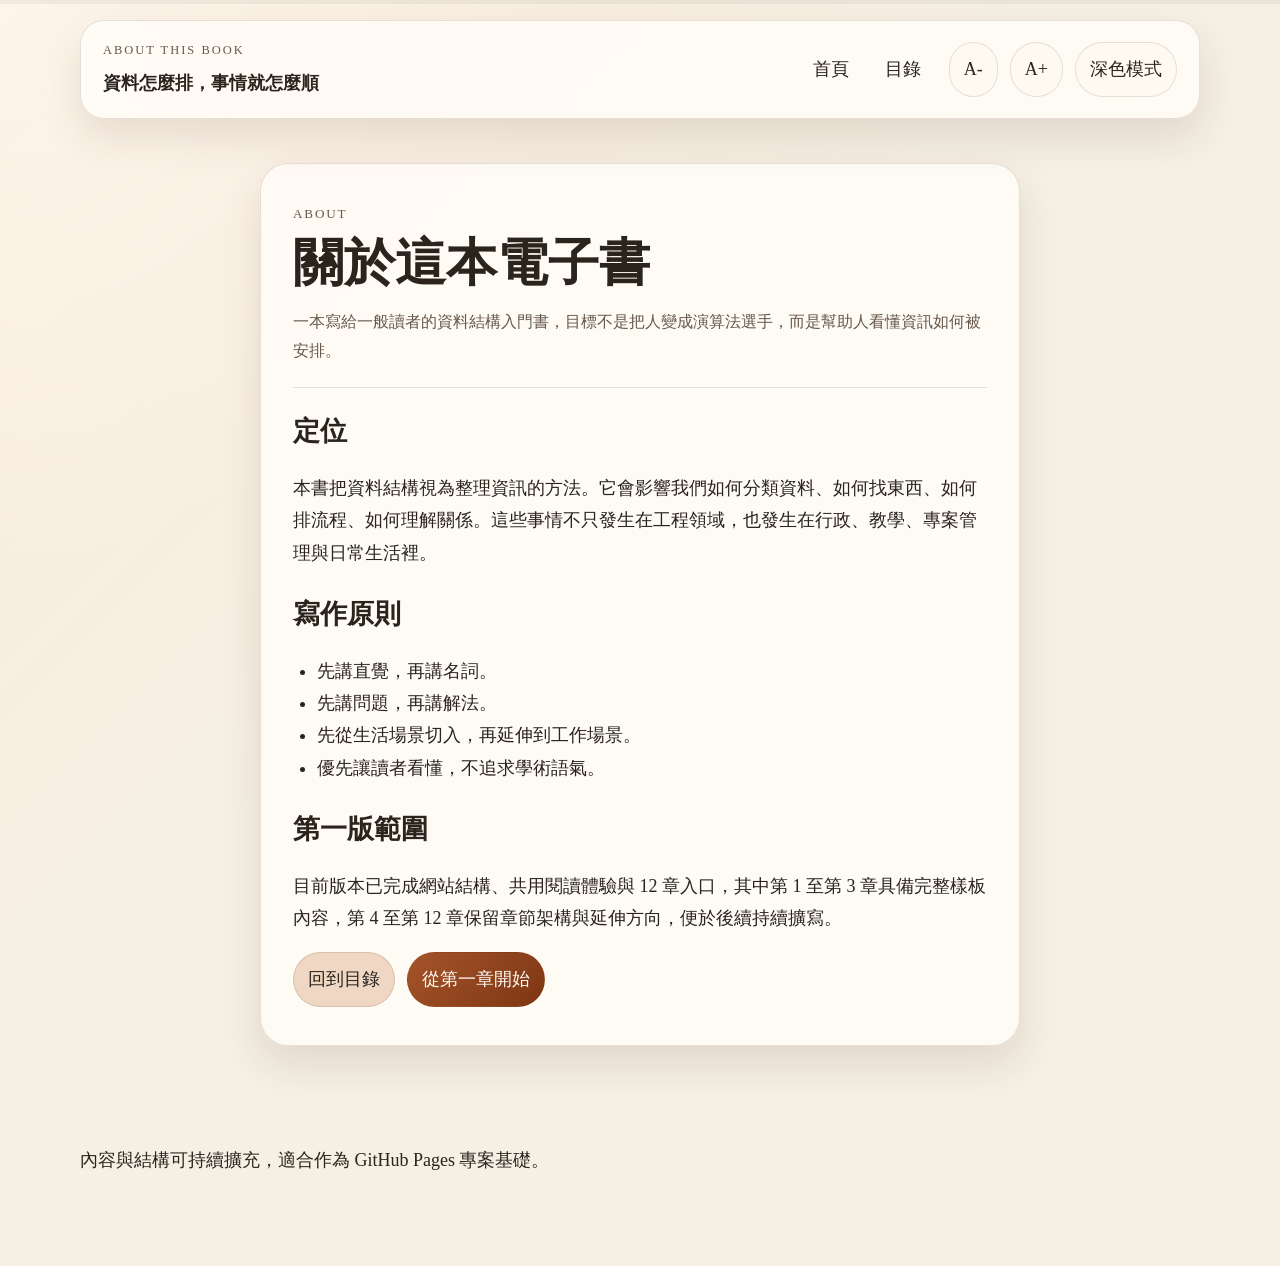
==== about.html @ 56c1e03b "Initial book draft" ====
<!DOCTYPE html>
<html lang="zh-Hant">
<head>
  <meta charset="UTF-8">
  <meta name="viewport" content="width=device-width, initial-scale=1.0">
  <title>關於本書 | 資料怎麼排，事情就怎麼順</title>
  <link rel="stylesheet" href="style.css">
</head>
<body data-page="about">
  <div class="progress-bar" aria-hidden="true">
    <span id="reading-progress"></span>
  </div>
  <header class="site-header">
    <div class="brand-block">
      <p class="eyebrow">About This Book</p>
      <a class="brand" href="index.html">資料怎麼排，事情就怎麼順</a>
    </div>
    <nav class="top-nav" aria-label="主要導覽">
      <a href="index.html">首頁</a>
      <a href="toc.html">目錄</a>
    </nav>
    <div class="reader-controls" aria-label="閱讀設定">
      <button type="button" data-action="font-down">A-</button>
      <button type="button" data-action="font-up">A+</button>
      <button type="button" data-action="toggle-theme">深色模式</button>
    </div>
  </header>

  <main class="page-shell">
    <article class="chapter-article">
      <header class="chapter-header">
        <p class="chapter-tag">About</p>
        <h1>關於這本電子書</h1>
        <p class="chapter-summary">一本寫給一般讀者的資料結構入門書，目標不是把人變成演算法選手，而是幫助人看懂資訊如何被安排。</p>
      </header>

      <section>
        <h2>定位</h2>
        <p>本書把資料結構視為整理資訊的方法。它會影響我們如何分類資料、如何找東西、如何排流程、如何理解關係。這些事情不只發生在工程領域，也發生在行政、教學、專案管理與日常生活裡。</p>
      </section>

      <section>
        <h2>寫作原則</h2>
        <ul>
          <li>先講直覺，再講名詞。</li>
          <li>先講問題，再講解法。</li>
          <li>先從生活場景切入，再延伸到工作場景。</li>
          <li>優先讓讀者看懂，不追求學術語氣。</li>
        </ul>
      </section>

      <section>
        <h2>第一版範圍</h2>
        <p>目前版本已完成網站結構、共用閱讀體驗與 12 章入口，其中第 1 至第 3 章具備完整樣板內容，第 4 至第 12 章保留章節架構與延伸方向，便於後續持續擴寫。</p>
      </section>

      <nav class="chapter-nav" aria-label="章節導覽">
        <a class="button secondary" href="toc.html">回到目錄</a>
        <a class="button primary" href="chapters/ch01.html">從第一章開始</a>
      </nav>
    </article>
  </main>

  <footer class="site-footer">
    <p>內容與結構可持續擴充，適合作為 GitHub Pages 專案基礎。</p>
  </footer>

  <button id="back-to-top" class="back-to-top" type="button" aria-label="回到頁面頂端">↑</button>
  <script src="script.js"></script>
</body>
</html>
---- style.css ----
:root {
  --bg: #f5efe4;
  --surface: rgba(255, 252, 246, 0.88);
  --surface-strong: #fffaf1;
  --text: #2a241d;
  --muted: #66594b;
  --line: rgba(77, 56, 37, 0.14);
  --accent: #a5542a;
  --accent-strong: #7d3612;
  --accent-soft: #f0d7c3;
  --shadow: 0 18px 40px rgba(79, 47, 23, 0.12);
  --content-width: 760px;
  --base-font-size: 18px;
}

body[data-theme="dark"] {
  --bg: #1b1a18;
  --surface: rgba(37, 35, 31, 0.9);
  --surface-strong: #2b2824;
  --text: #f3ece1;
  --muted: #c2b4a3;
  --line: rgba(255, 243, 227, 0.12);
  --accent: #f2a46f;
  --accent-strong: #ffbf94;
  --accent-soft: rgba(242, 164, 111, 0.16);
  --shadow: 0 20px 44px rgba(0, 0, 0, 0.34);
}

* {
  box-sizing: border-box;
}

html {
  scroll-behavior: smooth;
}

body {
  margin: 0;
  font-family: "Noto Serif TC", "PMingLiU", serif;
  font-size: var(--base-font-size);
  line-height: 1.8;
  color: var(--text);
  background:
    radial-gradient(circle at top left, rgba(255, 255, 255, 0.45), transparent 32%),
    linear-gradient(135deg, rgba(255, 236, 214, 0.7), transparent 42%),
    var(--bg);
}

a {
  color: inherit;
}

p,
li {
  color: var(--text);
}

.progress-bar {
  position: fixed;
  inset: 0 0 auto;
  z-index: 20;
  height: 4px;
  background: rgba(0, 0, 0, 0.05);
}

.progress-bar span {
  display: block;
  height: 100%;
  width: 0;
  background: linear-gradient(90deg, var(--accent), var(--accent-strong));
}

.site-header,
.site-footer,
main {
  width: min(1120px, calc(100% - 32px));
  margin: 0 auto;
}

.site-header {
  position: sticky;
  top: 4px;
  z-index: 10;
  margin-top: 20px;
  display: grid;
  grid-template-columns: 1.5fr auto auto;
  gap: 16px;
  align-items: center;
  padding: 18px 22px;
  border: 1px solid var(--line);
  border-radius: 24px;
  background: var(--surface);
  backdrop-filter: blur(16px);
  box-shadow: var(--shadow);
}

.brand-block {
  min-width: 0;
}

.eyebrow {
  margin: 0 0 6px;
  color: var(--muted);
  font-size: 0.78rem;
  letter-spacing: 0.16em;
  text-transform: uppercase;
}

.brand {
  text-decoration: none;
  font-size: 1.1rem;
  font-weight: 700;
}

.top-nav,
.reader-controls,
.cta-row,
.chapter-nav {
  display: flex;
  flex-wrap: wrap;
  gap: 12px;
}

.top-nav a,
.button,
.reader-controls button,
.preview-card a {
  text-decoration: none;
  border-radius: 999px;
  transition: transform 0.2s ease, background-color 0.2s ease, color 0.2s ease;
}

.top-nav a {
  padding: 8px 12px;
}

.top-nav a:hover,
.button:hover,
.reader-controls button:hover,
.preview-card a:hover {
  transform: translateY(-1px);
}

.reader-controls button,
.button {
  border: 1px solid var(--line);
  padding: 10px 14px;
  font: inherit;
  color: var(--text);
  background: var(--surface-strong);
  cursor: pointer;
}

.button.primary {
  border-color: transparent;
  color: #fff9f4;
  background: linear-gradient(135deg, var(--accent), var(--accent-strong));
}

.button.secondary,
.preview-card a {
  background: var(--accent-soft);
}

main {
  padding: 44px 0 80px;
}

.hero {
  display: grid;
  grid-template-columns: 1.6fr 1fr;
  gap: 24px;
  align-items: stretch;
}

.hero-copy,
.hero-panel,
.card,
.preview-card,
.chapter-article,
.reading-note {
  border: 1px solid var(--line);
  border-radius: 28px;
  background: var(--surface);
  box-shadow: var(--shadow);
}

.hero-copy {
  padding: 40px;
}

.hero-copy h1,
.section-heading h1,
.chapter-header h1 {
  margin: 0;
  line-height: 1.15;
  font-size: clamp(2.2rem, 4vw, 4.2rem);
}

.subtitle {
  margin: 12px 0 20px;
  font-size: 1.2rem;
  color: var(--accent-strong);
}

.lead {
  max-width: 58ch;
  font-size: 1.05rem;
}

.hero-panel {
  padding: 28px;
  align-self: end;
}

.hero-panel h2,
.card h2,
.preview-card h3,
.chapter-article h2,
.reading-note h2 {
  line-height: 1.3;
}

.content-grid,
.preview-list {
  display: grid;
  gap: 20px;
  margin-top: 28px;
}

.content-grid {
  grid-template-columns: repeat(3, minmax(0, 1fr));
}

.card,
.preview-card,
.reading-note {
  padding: 24px;
}

.section-heading {
  max-width: 760px;
  margin: 52px auto 20px;
}

.section-heading.wide {
  max-width: 960px;
}

.chapter-preview {
  margin-top: 24px;
}

.preview-list {
  grid-template-columns: repeat(3, minmax(0, 1fr));
}

.chapter-tag {
  margin: 0 0 8px;
  font-size: 0.82rem;
  letter-spacing: 0.14em;
  text-transform: uppercase;
  color: var(--muted);
}

.preview-card a {
  display: inline-flex;
  margin-top: 8px;
  padding: 10px 14px;
}

.toc-layout {
  max-width: 960px;
}

.status-grid {
  display: grid;
  grid-template-columns: repeat(3, minmax(0, 1fr));
  gap: 18px;
  margin: 22px 0 0;
}

.status-card {
  padding: 22px;
  border: 1px solid var(--line);
  border-radius: 24px;
  background: var(--surface);
  box-shadow: var(--shadow);
}

.status-card h2 {
  margin: 0 0 10px;
  font-size: 1.2rem;
}

.status-card p:last-child {
  margin-bottom: 0;
}

.toc-list {
  margin: 28px 0 0;
  padding: 0;
  list-style: none;
  counter-reset: chapter;
}

.toc-list li {
  counter-increment: chapter;
  margin-bottom: 14px;
}

.toc-list a {
  display: block;
  padding: 18px 22px;
  border: 1px solid var(--line);
  border-radius: 22px;
  background: var(--surface);
  text-decoration: none;
  box-shadow: var(--shadow);
}

.toc-list a::before {
  content: counter(chapter, decimal-leading-zero) ". ";
  color: var(--accent-strong);
  font-weight: 700;
}

.toc-list a[data-ready="true"]::after {
  content: "已完成樣板";
  display: inline-flex;
  margin-left: 12px;
  padding: 2px 10px;
  border-radius: 999px;
  background: var(--accent-soft);
  color: var(--accent-strong);
  font-size: 0.76rem;
  vertical-align: middle;
}

.toc-list a.is-current {
  outline: 2px solid var(--accent);
  background: var(--accent-soft);
}

.page-shell {
  display: flex;
  justify-content: center;
}

.chapter-article {
  width: min(var(--content-width), 100%);
  padding: 38px 32px;
}

.chapter-header {
  margin-bottom: 26px;
  padding-bottom: 22px;
  border-bottom: 1px solid var(--line);
}

.chapter-summary {
  margin: 14px 0 0;
  font-size: 1.02rem;
  color: var(--muted);
}

.chapter-article section + section {
  margin-top: 28px;
}

.chapter-article blockquote {
  margin: 18px 0;
  padding: 18px 20px;
  border-left: 4px solid var(--accent);
  border-radius: 0 18px 18px 0;
  background: var(--accent-soft);
}

.chapter-article ul,
.chapter-article ol {
  padding-left: 24px;
}

.site-footer {
  padding: 0 0 72px;
  color: var(--muted);
}

.back-to-top {
  position: fixed;
  right: 20px;
  bottom: 20px;
  width: 48px;
  height: 48px;
  border: 1px solid var(--line);
  border-radius: 50%;
  background: var(--surface-strong);
  color: var(--text);
  box-shadow: var(--shadow);
  cursor: pointer;
  opacity: 0;
  pointer-events: none;
  transition: opacity 0.2s ease;
}

.back-to-top.is-visible {
  opacity: 1;
  pointer-events: auto;
}

@media (max-width: 920px) {
  .site-header {
    grid-template-columns: 1fr;
  }

  .hero,
  .status-grid,
  .content-grid,
  .preview-list {
    grid-template-columns: 1fr;
  }
}

@media (max-width: 640px) {
  body {
    font-size: calc(var(--base-font-size) - 1px);
  }

  .site-header,
  main,
  .site-footer {
    width: min(100% - 20px, 1120px);
  }

  .hero-copy,
  .hero-panel,
  .chapter-article,
  .card,
  .preview-card,
  .reading-note,
  .toc-list a {
    padding: 20px;
  }
}
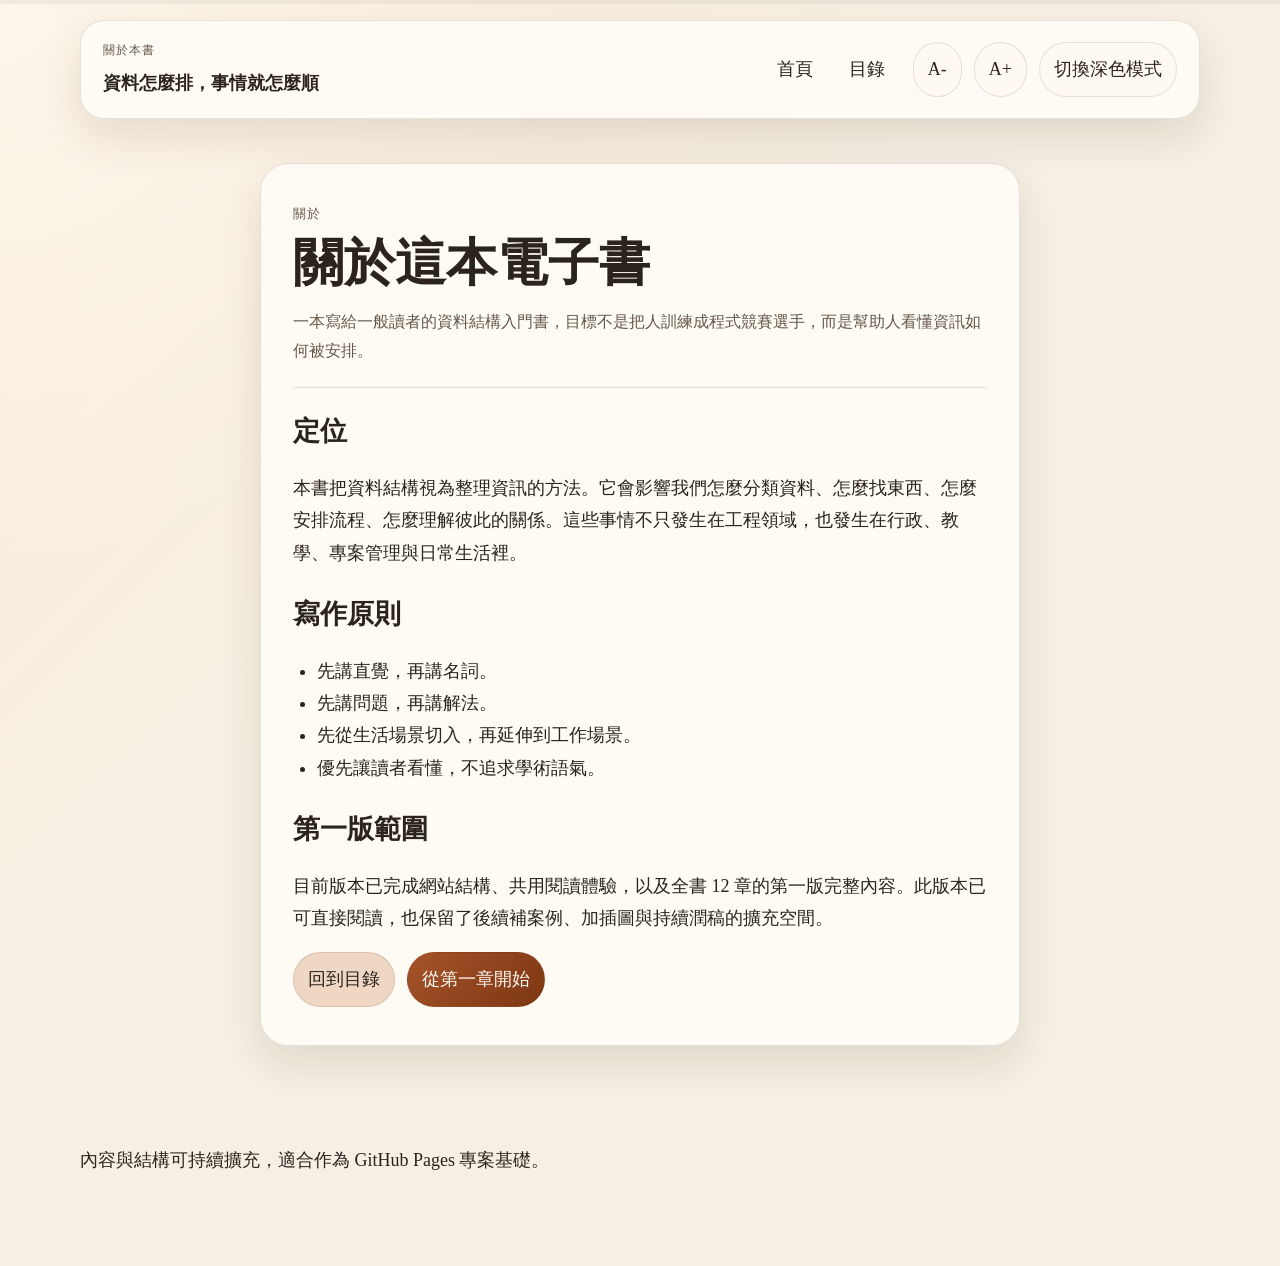
==== commit 51cad7d1: "Refine ebook copy and reading experience" ====
--- a/about.html
+++ b/about.html
@@ -12,7 +12,7 @@
   </div>
   <header class="site-header">
     <div class="brand-block">
-      <p class="eyebrow">About This Book</p>
+      <p class="eyebrow">關於本書</p>
       <a class="brand" href="index.html">資料怎麼排，事情就怎麼順</a>
     </div>
     <nav class="top-nav" aria-label="主要導覽">
@@ -29,14 +29,14 @@
   <main class="page-shell">
     <article class="chapter-article">
       <header class="chapter-header">
-        <p class="chapter-tag">About</p>
+        <p class="chapter-tag">關於</p>
         <h1>關於這本電子書</h1>
-        <p class="chapter-summary">一本寫給一般讀者的資料結構入門書，目標不是把人變成演算法選手，而是幫助人看懂資訊如何被安排。</p>
+        <p class="chapter-summary">一本寫給一般讀者的資料結構入門書，目標不是把人訓練成程式競賽選手，而是幫助人看懂資訊如何被安排。</p>
       </header>
 
       <section>
         <h2>定位</h2>
-        <p>本書把資料結構視為整理資訊的方法。它會影響我們如何分類資料、如何找東西、如何排流程、如何理解關係。這些事情不只發生在工程領域，也發生在行政、教學、專案管理與日常生活裡。</p>
+        <p>本書把資料結構視為整理資訊的方法。它會影響我們怎麼分類資料、怎麼找東西、怎麼安排流程、怎麼理解彼此的關係。這些事情不只發生在工程領域，也發生在行政、教學、專案管理與日常生活裡。</p>
       </section>
 
       <section>
@@ -51,7 +51,7 @@
 
       <section>
         <h2>第一版範圍</h2>
-        <p>目前版本已完成網站結構、共用閱讀體驗與 12 章入口，其中第 1 至第 3 章具備完整樣板內容，第 4 至第 12 章保留章節架構與延伸方向，便於後續持續擴寫。</p>
+        <p>目前版本已完成網站結構、共用閱讀體驗，以及全書 12 章的第一版完整內容。此版本已可直接閱讀，也保留了後續補案例、加插圖與持續潤稿的擴充空間。</p>
       </section>
 
       <nav class="chapter-nav" aria-label="章節導覽">
--- a/style.css
+++ b/style.css
@@ -102,8 +102,7 @@
   margin: 0 0 6px;
   color: var(--muted);
   font-size: 0.78rem;
-  letter-spacing: 0.16em;
-  text-transform: uppercase;
+  letter-spacing: 0.08em;
 }
 
 .brand {
@@ -258,9 +257,12 @@
 .chapter-tag {
   margin: 0 0 8px;
   font-size: 0.82rem;
-  letter-spacing: 0.14em;
-  text-transform: uppercase;
+  letter-spacing: 0.08em;
   color: var(--muted);
+}
+
+.reader-controls button {
+  white-space: nowrap;
 }
 
 .preview-card a {
@@ -326,7 +328,7 @@
 }
 
 .toc-list a[data-ready="true"]::after {
-  content: "已完成樣板";
+  content: "已完成內容";
   display: inline-flex;
   margin-left: 12px;
   padding: 2px 10px;
@@ -410,6 +412,7 @@
 
 @media (max-width: 920px) {
   .site-header {
+    position: static;
     grid-template-columns: 1fr;
   }
 
@@ -424,6 +427,10 @@
 @media (max-width: 640px) {
   body {
     font-size: calc(var(--base-font-size) - 1px);
+  }
+
+  main {
+    padding: 28px 0 64px;
   }
 
   .site-header,
@@ -438,6 +445,7 @@
   .card,
   .preview-card,
   .reading-note,
+  .status-card,
   .toc-list a {
     padding: 20px;
   }
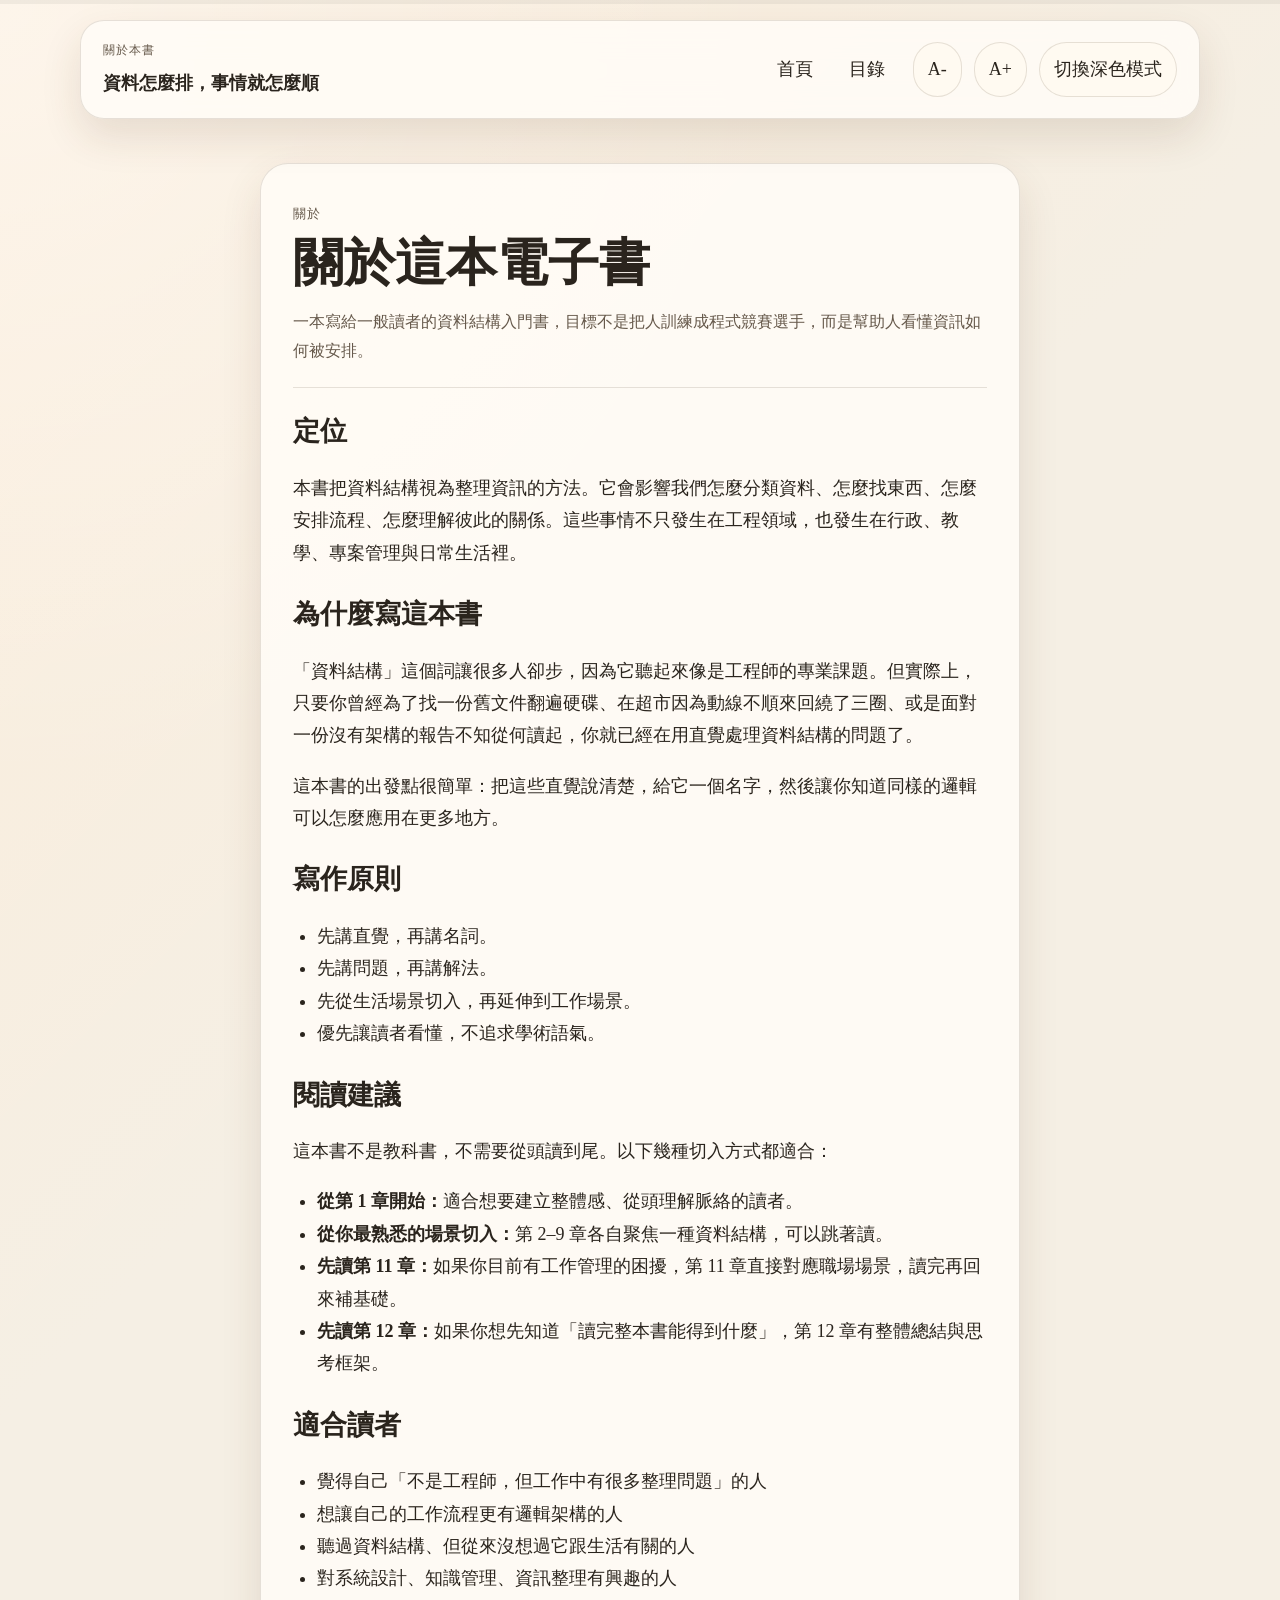
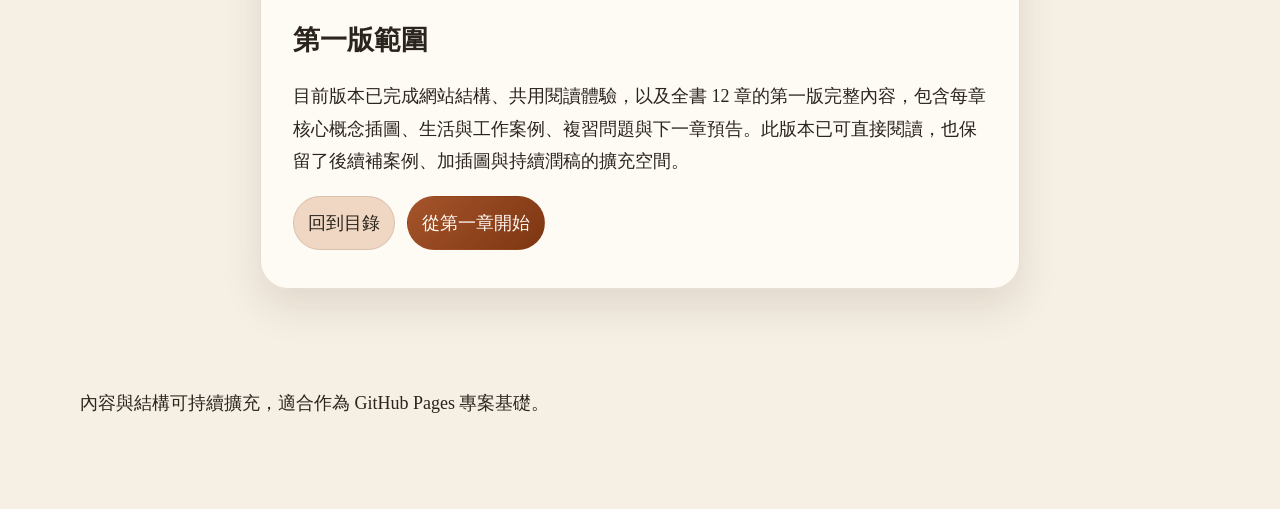
==== commit a5470b55: "feat: 下一章預告、複習三問、適合誰讀標籤、關鍵詞 dfn 標注、OG meta、列印 CSS、目錄搜尋與進度條" ====
--- a/about.html
+++ b/about.html
@@ -3,6 +3,11 @@
 <head>
   <meta charset="UTF-8">
   <meta name="viewport" content="width=device-width, initial-scale=1.0">
+  <meta name="description" content="一本寫給一般讀者的資料結構入門書，目標不是把人訓練成程式競賽選手，而是幫助人看懂資訊如何被安排。">
+  <meta property="og:title" content="關於本書 | 資料怎麼排，事情就怎麼順">
+  <meta property="og:description" content="一本寫給一般讀者的資料結構入門書，目標不是把人訓練成程式競賽選手，而是幫助人看懂資訊如何被安排。">
+  <meta property="og:type" content="website">
+  <meta property="og:url" content="https://j945935cy.github.io/datastruct-in-life-work-book/about.html">
   <title>關於本書 | 資料怎麼排，事情就怎麼順</title>
   <link rel="stylesheet" href="style.css">
 </head>
@@ -40,6 +45,12 @@
       </section>
 
       <section>
+        <h2>為什麼寫這本書</h2>
+        <p>「資料結構」這個詞讓很多人卻步，因為它聽起來像是工程師的專業課題。但實際上，只要你曾經為了找一份舊文件翻遍硬碟、在超市因為動線不順來回繞了三圈、或是面對一份沒有架構的報告不知從何讀起，你就已經在用直覺處理資料結構的問題了。</p>
+        <p>這本書的出發點很簡單：把這些直覺說清楚，給它一個名字，然後讓你知道同樣的邏輯可以怎麼應用在更多地方。</p>
+      </section>
+
+      <section>
         <h2>寫作原則</h2>
         <ul>
           <li>先講直覺，再講名詞。</li>
@@ -50,8 +61,29 @@
       </section>
 
       <section>
+        <h2>閱讀建議</h2>
+        <p>這本書不是教科書，不需要從頭讀到尾。以下幾種切入方式都適合：</p>
+        <ul>
+          <li><strong>從第 1 章開始：</strong>適合想要建立整體感、從頭理解脈絡的讀者。</li>
+          <li><strong>從你最熟悉的場景切入：</strong>第 2–9 章各自聚焦一種資料結構，可以跳著讀。</li>
+          <li><strong>先讀第 11 章：</strong>如果你目前有工作管理的困擾，第 11 章直接對應職場場景，讀完再回來補基礎。</li>
+          <li><strong>先讀第 12 章：</strong>如果你想先知道「讀完整本書能得到什麼」，第 12 章有整體總結與思考框架。</li>
+        </ul>
+      </section>
+
+      <section>
+        <h2>適合讀者</h2>
+        <ul>
+          <li>覺得自己「不是工程師，但工作中有很多整理問題」的人</li>
+          <li>想讓自己的工作流程更有邏輯架構的人</li>
+          <li>聽過資料結構、但從來沒想過它跟生活有關的人</li>
+          <li>對系統設計、知識管理、資訊整理有興趣的人</li>
+        </ul>
+      </section>
+
+      <section>
         <h2>第一版範圍</h2>
-        <p>目前版本已完成網站結構、共用閱讀體驗，以及全書 12 章的第一版完整內容。此版本已可直接閱讀，也保留了後續補案例、加插圖與持續潤稿的擴充空間。</p>
+        <p>目前版本已完成網站結構、共用閱讀體驗，以及全書 12 章的第一版完整內容，包含每章核心概念插圖、生活與工作案例、複習問題與下一章預告。此版本已可直接閱讀，也保留了後續補案例、加插圖與持續潤稿的擴充空間。</p>
       </section>
 
       <nav class="chapter-nav" aria-label="章節導覽">
--- a/style.css
+++ b/style.css
@@ -366,6 +366,22 @@
   color: var(--muted);
 }
 
+.chapter-en-term {
+  margin: 6px 0 0;
+  font-size: 0.9rem;
+  font-weight: 600;
+  letter-spacing: 0.06em;
+  color: var(--accent);
+  font-family: "Inter", "SF Pro Text", system-ui, sans-serif;
+}
+
+.reading-time {
+  margin: 10px 0 0;
+  font-size: 0.8rem;
+  color: var(--muted);
+  letter-spacing: 0.03em;
+}
+
 .chapter-article section + section {
   margin-top: 28px;
 }
@@ -381,6 +397,176 @@
 .chapter-article ul,
 .chapter-article ol {
   padding-left: 24px;
+}
+
+.chapter-article h3 {
+  margin: 20px 0 8px;
+  font-size: 1rem;
+  font-weight: 700;
+  color: var(--accent-strong);
+  letter-spacing: 0.02em;
+}
+
+.chapter-article ol li {
+  margin-bottom: 6px;
+}
+
+.chapter-figure {
+  margin: 24px 0;
+  text-align: center;
+}
+
+.chapter-figure svg {
+  width: 100%;
+  max-width: 520px;
+  height: auto;
+  border-radius: 14px;
+  background: var(--surface);
+  padding: 16px;
+  border: 1px solid var(--line);
+}
+
+.chapter-figure figcaption {
+  margin-top: 8px;
+  font-size: 0.875rem;
+  color: var(--muted);
+  font-style: italic;
+}
+
+/* Audience tags */
+.audience-tags {
+  display: flex;
+  flex-wrap: wrap;
+  gap: 8px;
+  margin: 10px 0 0;
+}
+
+.audience-tag {
+  display: inline-flex;
+  align-items: center;
+  padding: 3px 10px;
+  border-radius: 999px;
+  border: 1px solid var(--line);
+  background: var(--surface-strong);
+  font-size: 0.76rem;
+  color: var(--muted);
+  letter-spacing: 0.02em;
+}
+
+/* Next chapter preview */
+.next-chapter-preview {
+  margin: 28px 0 8px;
+  padding: 18px 22px;
+  border: 1px solid var(--line);
+  border-radius: 16px;
+  background: var(--surface);
+  display: flex;
+  align-items: center;
+  gap: 16px;
+}
+
+.next-chapter-preview .ncp-label {
+  flex-shrink: 0;
+  font-size: 0.76rem;
+  font-weight: 700;
+  letter-spacing: 0.06em;
+  color: var(--accent);
+  text-transform: uppercase;
+}
+
+.next-chapter-preview p {
+  margin: 0;
+  font-size: 0.95rem;
+  color: var(--muted);
+}
+
+/* Review questions */
+.review-questions {
+  margin: 28px 0;
+  padding: 20px 22px;
+  border: 1px solid var(--line);
+  border-radius: 16px;
+  background: var(--surface);
+}
+
+.review-questions h3 {
+  margin: 0 0 12px;
+  font-size: 0.9rem;
+  font-weight: 700;
+  color: var(--accent-strong);
+  letter-spacing: 0.04em;
+}
+
+.review-questions ol {
+  margin: 0;
+  padding-left: 22px;
+}
+
+.review-questions ol li {
+  margin-bottom: 8px;
+  font-size: 0.95rem;
+  color: var(--text);
+}
+
+/* dfn term highlighting */
+dfn {
+  font-style: normal;
+  font-weight: 700;
+  color: var(--accent-strong);
+  border-bottom: 2px solid var(--accent-soft);
+  text-decoration: none;
+}
+
+/* TOC search bar */
+.toc-search {
+  margin: 20px 0 0;
+  position: relative;
+}
+
+.toc-search input {
+  width: 100%;
+  padding: 12px 16px;
+  border: 1px solid var(--line);
+  border-radius: 999px;
+  background: var(--surface-strong);
+  color: var(--text);
+  font: inherit;
+  font-size: 1rem;
+  outline: none;
+  box-sizing: border-box;
+  transition: border-color 0.2s ease;
+}
+
+.toc-search input:focus {
+  border-color: var(--accent);
+}
+
+.toc-search input::placeholder {
+  color: var(--muted);
+}
+
+/* TOC progress */
+.reading-progress-bar {
+  margin: 8px 0 0;
+  height: 8px;
+  border-radius: 999px;
+  background: var(--line);
+  overflow: hidden;
+}
+
+.reading-progress-bar span {
+  display: block;
+  height: 100%;
+  width: 0;
+  border-radius: 999px;
+  background: linear-gradient(90deg, var(--accent), var(--accent-strong));
+  transition: width 0.4s ease;
+}
+
+.reading-progress-label {
+  margin: 6px 0 0;
+  font-size: 0.8rem;
+  color: var(--muted);
 }
 
 .site-footer {
@@ -449,4 +635,64 @@
   .toc-list a {
     padding: 20px;
   }
+}
+
+@media print {
+  .progress-bar,
+  .site-header,
+  .site-footer,
+  .chapter-nav,
+  .back-to-top,
+  .reader-controls,
+  .next-chapter-preview,
+  .review-questions {
+    display: none !important;
+  }
+
+  body {
+    background: white;
+    color: black;
+    font-size: 12pt;
+    line-height: 1.6;
+  }
+
+  .chapter-article {
+    box-shadow: none;
+    border: none;
+    padding: 0;
+    width: 100%;
+    max-width: 100%;
+  }
+
+  .chapter-header {
+    border-bottom: 1pt solid #ccc;
+  }
+
+  .chapter-article blockquote {
+    border-color: #888;
+    background: #f5f5f5;
+  }
+
+  .chapter-figure svg {
+    border: 1pt solid #ddd;
+    background: white;
+  }
+
+  a {
+    text-decoration: underline;
+    color: black;
+  }
+
+  h1, h2, h3 {
+    page-break-after: avoid;
+  }
+
+  p, li {
+    orphans: 3;
+    widows: 3;
+  }
+
+  section {
+    page-break-inside: avoid;
+  }
 }
